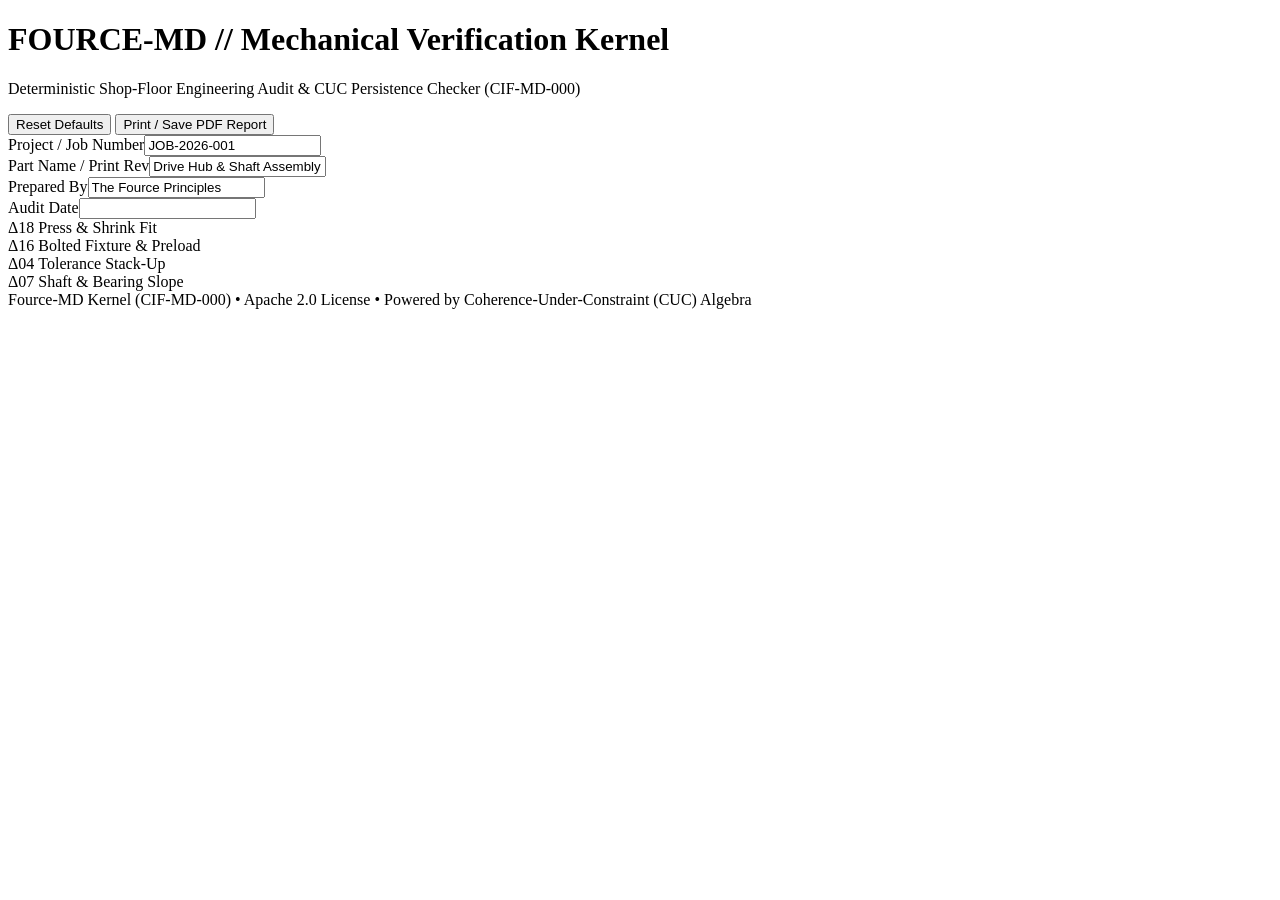
==== docs/index.html @ 0ac0ad51 "Add initial HTML structure for Fource-MD project" ====
<!DOCTYPE html>
<html lang="en">
<head>
  <meta charset="UTF-8" />
  <meta name="viewport" content="width=device-width, initial-scale=1.0" />
  <title>Fource-MD | Mechanical Verification Kernel (CIF-MD-000)</title>
  <link rel="stylesheet" href="style.css" />
</head>
<body>

<header>
  <div>
    <h1><span>FOURCE-MD</span> // Mechanical Verification Kernel</h1>
    <p>Deterministic Shop-Floor Engineering Audit &amp; CUC Persistence Checker (CIF-MD-000)</p>
  </div>
  <div class="actions">
    <button class="secondary" onclick="location.reload()">Reset Defaults</button>
    <button onclick="window.print()">Print / Save PDF Report</button>
  </div>
</header>

<div class="container">
  <div class="meta-bar">
    <div><label>Project / Job Number</label><input type="text" id="job_id" value="JOB-2026-001" /></div>
    <div><label>Part Name / Print Rev</label><input type="text" id="part_name" value="Drive Hub &amp; Shaft Assembly Rev A" /></div>
    <div><label>Prepared By</label><input type="text" id="engineer_name" value="The Fource Principles" /></div>
    <div><label>Audit Date</label><input type="text" id="audit_date" /></div>
  </div>

  <div class="tabs">
    <div class="tab active" onclick="switchTab('pressfit', this)">Δ18 Press &amp; Shrink Fit</div>
    <div class="tab" onclick="switchTab('bolts', this)">Δ16 Bolted Fixture &amp; Preload</div>
    <div class="tab" onclick="switchTab('stackup', this)">Δ04 Tolerance Stack-Up</div>
    <div class="tab" onclick="switchTab('shaft', this)">Δ07 Shaft &amp; Bearing Slope</div>
  </div>

  <div id="panels-root"></div>
</div>

<footer>
  Fource-MD Kernel (CIF-MD-000) &bull; Apache 2.0 License &bull; Powered by Coherence-Under-Constraint (CUC) Algebra
</footer>

<script src="panels.js"></script>
<script src="app.js"></script>
</body>
</html>
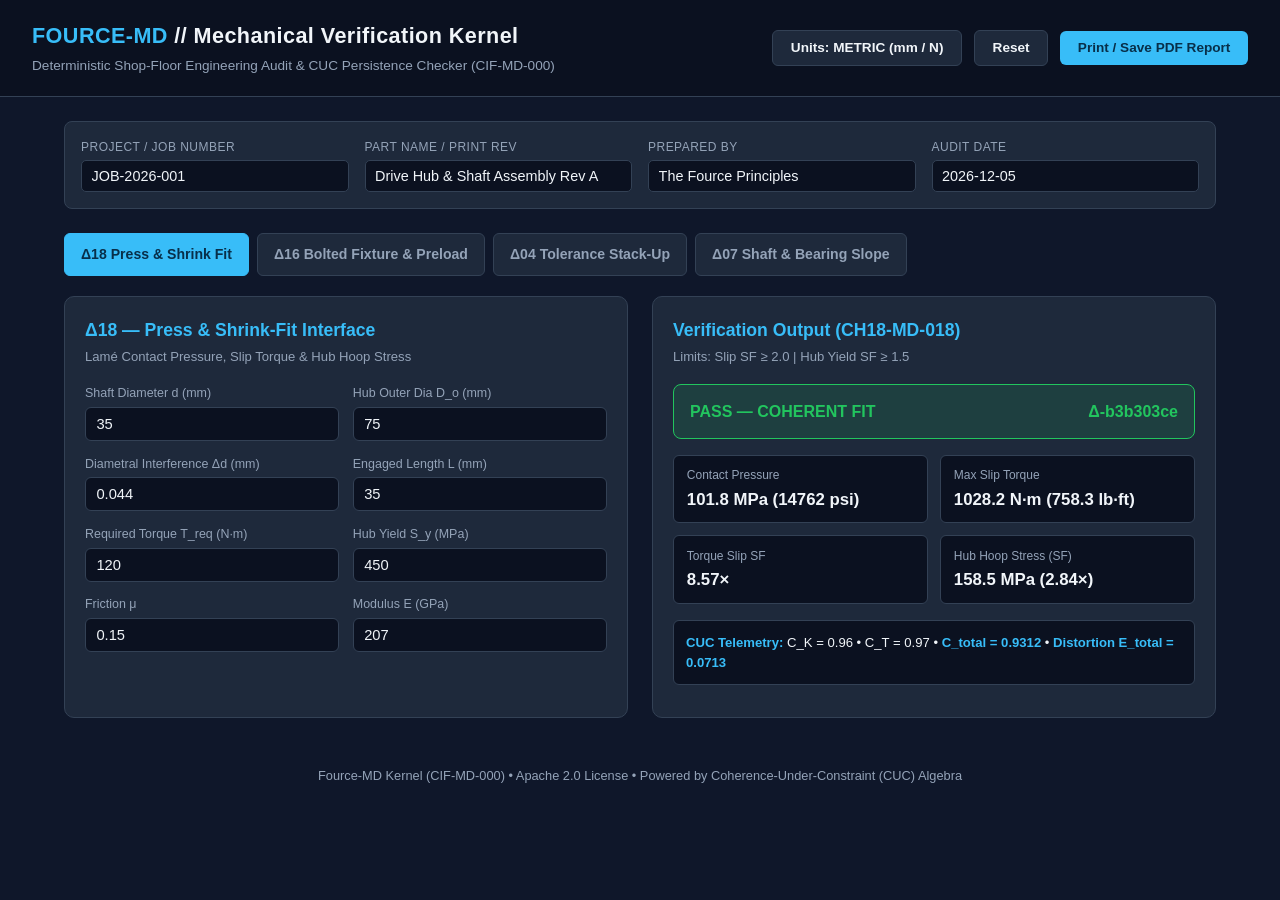
==== commit a5fa4239: "Update button for unit toggle and reset functionality" ====
--- a/docs/index.html
+++ b/docs/index.html
@@ -14,7 +14,8 @@
     <p>Deterministic Shop-Floor Engineering Audit &amp; CUC Persistence Checker (CIF-MD-000)</p>
   </div>
   <div class="actions">
-    <button class="secondary" onclick="location.reload()">Reset Defaults</button>
+    <button class="secondary" id="unit_btn" onclick="toggleUnits()">Units: METRIC (mm / N)</button>
+    <button class="secondary" onclick="location.reload()">Reset</button>
     <button onclick="window.print()">Print / Save PDF Report</button>
   </div>
 </header>
--- a/docs/style.css
+++ b/docs/style.css
@@ -0,0 +1,158 @@
+:root {
+  --bg: #0f172a;
+  --surface: #1e293b;
+  --surface-alt: #0b1120;
+  --border: #334155;
+  --text: #f1f5f9;
+  --muted: #94a3b8;
+  --accent: #38bdf8;
+  --pass: #22c55e;
+  --pass-bg: rgba(34, 197, 94, 0.14);
+  --fail: #ef4444;
+  --fail-bg: rgba(239, 68, 68, 0.14);
+}
+* { box-sizing: border-box; }
+body {
+  margin: 0;
+  font-family: -apple-system, BlinkMacSystemFont, "Segoe UI", Roboto, sans-serif;
+  background: var(--bg);
+  color: var(--text);
+  line-height: 1.5;
+}
+header {
+  background: var(--surface-alt);
+  border-bottom: 1px solid var(--border);
+  padding: 1.25rem 2rem;
+  display: flex;
+  flex-wrap: wrap;
+  justify-content: space-between;
+  align-items: center;
+  gap: 1rem;
+}
+header h1 { margin: 0; font-size: 1.35rem; letter-spacing: 0.02em; }
+header h1 span { color: var(--accent); }
+header p { margin: 0.2rem 0 0; font-size: 0.85rem; color: var(--muted); }
+.actions { display: flex; gap: 0.75rem; align-items: center; }
+button {
+  background: var(--accent);
+  color: #082f49;
+  border: none;
+  padding: 0.6rem 1.1rem;
+  border-radius: 6px;
+  font-weight: 700;
+  font-size: 0.85rem;
+  cursor: pointer;
+}
+button:hover { opacity: 0.9; }
+button.secondary {
+  background: var(--surface);
+  color: var(--text);
+  border: 1px solid var(--border);
+}
+.container { max-width: 1200px; margin: 0 auto; padding: 1.5rem; }
+.meta-bar {
+  display: grid;
+  grid-template-columns: repeat(auto-fit, minmax(220px, 1fr));
+  gap: 1rem;
+  background: var(--surface);
+  border: 1px solid var(--border);
+  border-radius: 8px;
+  padding: 1rem;
+  margin-bottom: 1.5rem;
+}
+.meta-bar label {
+  display: block;
+  font-size: 0.75rem;
+  color: var(--muted);
+  margin-bottom: 0.25rem;
+  text-transform: uppercase;
+  letter-spacing: 0.04em;
+}
+.meta-bar input {
+  width: 100%;
+  background: var(--surface-alt);
+  border: 1px solid var(--border);
+  color: var(--text);
+  padding: 0.45rem 0.6rem;
+  border-radius: 5px;
+  font-size: 0.9rem;
+}
+.tabs { display: flex; flex-wrap: wrap; gap: 0.5rem; margin-bottom: 1.25rem; }
+.tab {
+  background: var(--surface);
+  color: var(--muted);
+  border: 1px solid var(--border);
+  padding: 0.6rem 1rem;
+  border-radius: 6px;
+  cursor: pointer;
+  font-weight: 600;
+  font-size: 0.88rem;
+}
+.tab.active {
+  background: var(--accent);
+  color: #082f49;
+  border-color: var(--accent);
+}
+.panel { display: none; }
+.panel.active { display: grid; grid-template-columns: 1fr 1fr; gap: 1.5rem; }
+@media (max-width: 820px) { .panel.active { grid-template-columns: 1fr; } }
+.card {
+  background: var(--surface);
+  border: 1px solid var(--border);
+  border-radius: 10px;
+  padding: 1.25rem;
+}
+.card h2 { margin: 0 0 0.25rem; font-size: 1.1rem; color: var(--accent); }
+.card .sub { font-size: 0.82rem; color: var(--muted); margin-bottom: 1.1rem; }
+.grid-2 { display: grid; grid-template-columns: 1fr 1fr; gap: 0.85rem; }
+.field label { display: block; font-size: 0.78rem; color: var(--muted); margin-bottom: 0.25rem; }
+.field input, .field select {
+  width: 100%;
+  background: var(--surface-alt);
+  border: 1px solid var(--border);
+  color: var(--text);
+  padding: 0.5rem 0.65rem;
+  border-radius: 6px;
+  font-size: 0.92rem;
+}
+.status-banner {
+  padding: 0.9rem 1rem;
+  border-radius: 8px;
+  margin-bottom: 1rem;
+  display: flex;
+  justify-content: space-between;
+  align-items: center;
+  font-weight: 700;
+}
+.status-pass { background: var(--pass-bg); border: 1px solid var(--pass); color: var(--pass); }
+.status-fail { background: var(--fail-bg); border: 1px solid var(--fail); color: var(--fail); }
+.metrics { display: grid; grid-template-columns: 1fr 1fr; gap: 0.75rem; margin-bottom: 1rem; }
+.metric {
+  background: var(--surface-alt);
+  border: 1px solid var(--border);
+  border-radius: 6px;
+  padding: 0.65rem 0.8rem;
+}
+.metric .k { font-size: 0.75rem; color: var(--muted); }
+.metric .v { font-size: 1.05rem; font-weight: 700; margin-top: 0.15rem; }
+.cuc-bar {
+  background: var(--surface-alt);
+  border: 1px solid var(--border);
+  border-radius: 6px;
+  padding: 0.75rem;
+  font-size: 0.82rem;
+}
+.cuc-bar strong { color: var(--accent); }
+.violation-list { margin: 0.75rem 0 0; padding-left: 1.2rem; color: var(--fail); font-size: 0.85rem; }
+footer { text-align: center; padding: 1.5rem; font-size: 0.8rem; color: var(--muted); }
+@media print {
+  body { background: #fff; color: #000; }
+  header, .card, .meta-bar, .metric, .cuc-bar {
+    background: #fff !important;
+    color: #000 !important;
+    border-color: #cbd5e1 !important;
+  }
+  .tabs, .actions, footer { display: none !important; }
+  .panel.active { display: block; }
+  .card { margin-bottom: 1rem; page-break-inside: avoid; }
+}
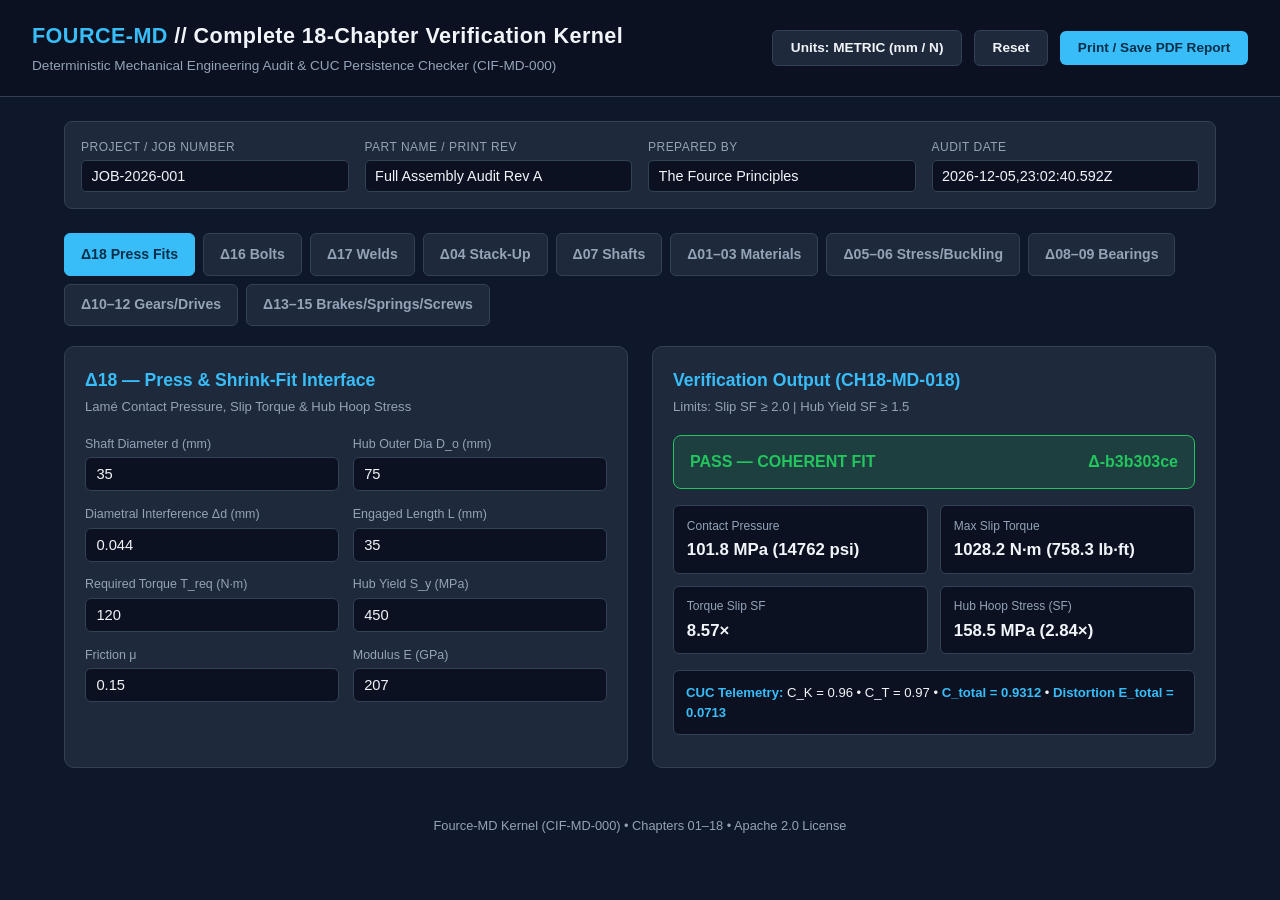
==== commit 019eedc9: "Update title and content for verification kernel" ====
--- a/docs/index.html
+++ b/docs/index.html
@@ -3,15 +3,15 @@
 <head>
   <meta charset="UTF-8" />
   <meta name="viewport" content="width=device-width, initial-scale=1.0" />
-  <title>Fource-MD | Mechanical Verification Kernel (CIF-MD-000)</title>
+  <title>Fource-MD | Complete 18-Chapter Mechanical Verification Kernel (CIF-MD-000)</title>
   <link rel="stylesheet" href="style.css" />
 </head>
 <body>
 
 <header>
   <div>
-    <h1><span>FOURCE-MD</span> // Mechanical Verification Kernel</h1>
-    <p>Deterministic Shop-Floor Engineering Audit &amp; CUC Persistence Checker (CIF-MD-000)</p>
+    <h1><span>FOURCE-MD</span> // Complete 18-Chapter Verification Kernel</h1>
+    <p>Deterministic Mechanical Engineering Audit &amp; CUC Persistence Checker (CIF-MD-000)</p>
   </div>
   <div class="actions">
     <button class="secondary" id="unit_btn" onclick="toggleUnits()">Units: METRIC (mm / N)</button>
@@ -23,26 +23,34 @@
 <div class="container">
   <div class="meta-bar">
     <div><label>Project / Job Number</label><input type="text" id="job_id" value="JOB-2026-001" /></div>
-    <div><label>Part Name / Print Rev</label><input type="text" id="part_name" value="Drive Hub &amp; Shaft Assembly Rev A" /></div>
+    <div><label>Part Name / Print Rev</label><input type="text" id="part_name" value="Full Assembly Audit Rev A" /></div>
     <div><label>Prepared By</label><input type="text" id="engineer_name" value="The Fource Principles" /></div>
     <div><label>Audit Date</label><input type="text" id="audit_date" /></div>
   </div>
 
   <div class="tabs">
-    <div class="tab active" onclick="switchTab('pressfit', this)">Δ18 Press &amp; Shrink Fit</div>
-    <div class="tab" onclick="switchTab('bolts', this)">Δ16 Bolted Fixture &amp; Preload</div>
-    <div class="tab" onclick="switchTab('stackup', this)">Δ04 Tolerance Stack-Up</div>
-    <div class="tab" onclick="switchTab('shaft', this)">Δ07 Shaft &amp; Bearing Slope</div>
+    <div class="tab active" onclick="switchTab('pressfit', this)">Δ18 Press Fits</div>
+    <div class="tab" onclick="switchTab('bolts', this)">Δ16 Bolts</div>
+    <div class="tab" onclick="switchTab('welds', this)">Δ17 Welds</div>
+    <div class="tab" onclick="switchTab('stackup', this)">Δ04 Stack-Up</div>
+    <div class="tab" onclick="switchTab('shaft', this)">Δ07 Shafts</div>
+    <div class="tab" onclick="switchTab('foundations', this)">Δ01–03 Materials</div>
+    <div class="tab" onclick="switchTab('stress', this)">Δ05–06 Stress/Buckling</div>
+    <div class="tab" onclick="switchTab('bearings', this)">Δ08–09 Bearings</div>
+    <div class="tab" onclick="switchTab('gears', this)">Δ10–12 Gears/Drives</div>
+    <div class="tab" onclick="switchTab('actuators', this)">Δ13–15 Brakes/Springs/Screws</div>
   </div>
 
   <div id="panels-root"></div>
 </div>
 
 <footer>
-  Fource-MD Kernel (CIF-MD-000) &bull; Apache 2.0 License &bull; Powered by Coherence-Under-Constraint (CUC) Algebra
+  Fource-MD Kernel (CIF-MD-000) &bull; Chapters 01–18 &bull; Apache 2.0 License
 </footer>
 
 <script src="panels.js"></script>
+<script src="panels_extra.js"></script>
 <script src="app.js"></script>
+<script src="app_extra.js"></script>
 </body>
 </html>
